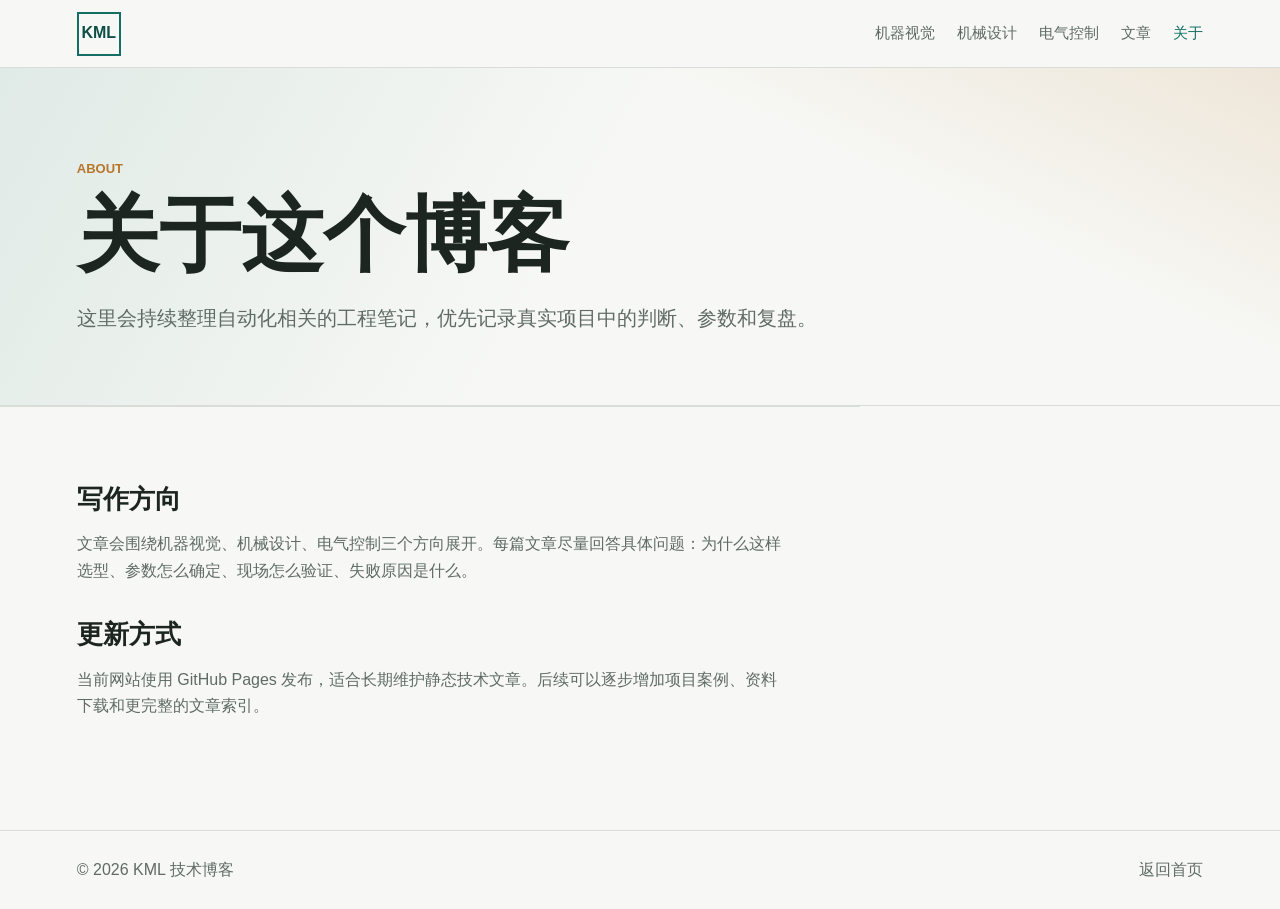
==== about/index.html @ f8cf83cf "Convert blog to multi-page structure" ====
<!doctype html>
<html lang="zh-CN">
  <head>
    <meta charset="utf-8" />
    <meta name="viewport" content="width=device-width, initial-scale=1" />
    <title>关于 - KML 技术博客</title>
    <meta name="description" content="关于 KML 技术博客。" />
    <link rel="stylesheet" href="/styles.css" />
  </head>
  <body>
    <header class="site-header">
      <a class="brand" href="/" aria-label="KML 技术博客首页">KML</a>
      <nav class="site-nav" aria-label="主导航">
        <a href="/vision/">机器视觉</a>
        <a href="/mechanical/">机械设计</a>
        <a href="/electrical/">电气控制</a>
        <a href="/posts/">文章</a>
        <a class="active" href="/about/">关于</a>
      </nav>
    </header>

    <main>
      <section class="page-hero">
        <p class="eyebrow">About</p>
        <h1>关于这个博客</h1>
        <p>这里会持续整理自动化相关的工程笔记，优先记录真实项目中的判断、参数和复盘。</p>
      </section>

      <section class="section narrow">
        <h2>写作方向</h2>
        <p>
          文章会围绕机器视觉、机械设计、电气控制三个方向展开。每篇文章尽量回答具体问题：为什么这样选型、参数怎么确定、现场怎么验证、失败原因是什么。
        </p>
        <h2>更新方式</h2>
        <p>
          当前网站使用 GitHub Pages 发布，适合长期维护静态技术文章。后续可以逐步增加项目案例、资料下载和更完整的文章索引。
        </p>
      </section>
    </main>

    <footer class="site-footer">
      <span>© 2026 KML 技术博客</span>
      <span><a href="/">返回首页</a></span>
    </footer>
  </body>
</html>
---- styles.css ----
:root {
  color-scheme: light;
  --bg: #f7f8f5;
  --text: #1d2521;
  --muted: #5f6b64;
  --line: #d8ded7;
  --panel: #ffffff;
  --accent: #136f63;
  --accent-dark: #0d4f47;
  --gold: #b7772a;
  --steel: #415f72;
  --shadow: 0 18px 45px rgba(35, 45, 40, 0.12);
}

* {
  box-sizing: border-box;
}

html {
  scroll-behavior: smooth;
}

body {
  margin: 0;
  background: var(--bg);
  color: var(--text);
  font-family: "Microsoft YaHei", "PingFang SC", "Noto Sans SC", Arial, sans-serif;
  line-height: 1.65;
}

a {
  color: inherit;
  text-decoration: none;
}

.site-header {
  position: sticky;
  top: 0;
  z-index: 20;
  display: flex;
  align-items: center;
  justify-content: space-between;
  gap: 24px;
  min-height: 68px;
  padding: 0 6vw;
  background: rgba(247, 248, 245, 0.92);
  border-bottom: 1px solid var(--line);
  backdrop-filter: blur(14px);
}

.brand {
  display: inline-grid;
  place-items: center;
  width: 44px;
  height: 44px;
  border: 2px solid var(--accent);
  color: var(--accent-dark);
  font-weight: 800;
  letter-spacing: 0;
}

.site-nav {
  display: flex;
  align-items: center;
  gap: 22px;
  color: var(--muted);
  font-size: 15px;
}

.site-nav a:hover,
.article-item a:hover,
.site-nav .active {
  color: var(--accent);
}

.hero {
  display: grid;
  grid-template-columns: minmax(0, 1.18fr) minmax(320px, 0.82fr);
  gap: 48px;
  align-items: center;
  min-height: calc(100vh - 68px);
  padding: 8vh 6vw 10vh;
  background:
    linear-gradient(120deg, rgba(19, 111, 99, 0.09), transparent 42%),
    linear-gradient(25deg, transparent 64%, rgba(183, 119, 42, 0.15));
}

.eyebrow {
  margin: 0 0 12px;
  color: var(--gold);
  font-size: 13px;
  font-weight: 700;
  letter-spacing: 0;
  text-transform: uppercase;
}

h1,
h2,
h3,
p {
  overflow-wrap: anywhere;
}

h1 {
  max-width: 860px;
  margin: 0;
  font-size: clamp(42px, 7vw, 92px);
  line-height: 1.06;
  letter-spacing: 0;
}

.hero-text {
  max-width: 680px;
  margin: 28px 0 0;
  color: var(--muted);
  font-size: 20px;
}

.hero-actions {
  display: flex;
  flex-wrap: wrap;
  gap: 14px;
  margin-top: 34px;
}

.button {
  display: inline-flex;
  align-items: center;
  justify-content: center;
  min-height: 46px;
  padding: 0 20px;
  border: 1px solid var(--accent);
  font-weight: 700;
}

.button.primary {
  background: var(--accent);
  color: #fff;
}

.button.secondary {
  color: var(--accent-dark);
}

.hero-panel {
  display: grid;
  gap: 14px;
  padding: 24px;
  background: var(--panel);
  border: 1px solid var(--line);
  box-shadow: var(--shadow);
}

.panel-row {
  display: block;
  min-height: 110px;
  padding: 18px;
  border-left: 5px solid var(--accent);
  background: #f2f5f1;
  transition: transform 0.18s ease, border-color 0.18s ease;
}

.panel-row:hover {
  transform: translateX(4px);
}

.panel-row:nth-child(2) {
  border-left-color: var(--gold);
}

.panel-row:nth-child(3) {
  border-left-color: var(--steel);
}

.panel-row span {
  display: block;
  margin-bottom: 12px;
  color: var(--muted);
  font-size: 13px;
  font-weight: 700;
  text-transform: uppercase;
}

.panel-row strong {
  display: block;
  font-size: 20px;
  line-height: 1.45;
}

.section {
  padding: 76px 6vw;
  border-top: 1px solid var(--line);
}

.page-hero {
  padding: 90px 6vw 70px;
  background:
    linear-gradient(120deg, rgba(19, 111, 99, 0.1), transparent 46%),
    linear-gradient(25deg, transparent 68%, rgba(183, 119, 42, 0.14));
  border-bottom: 1px solid var(--line);
}

.page-hero h1 {
  max-width: 900px;
  margin: 0;
  font-size: clamp(42px, 7vw, 82px);
  line-height: 1.08;
}

.page-hero p:last-child {
  max-width: 760px;
  margin: 22px 0 0;
  color: var(--muted);
  font-size: 20px;
}

.section-heading {
  display: flex;
  align-items: end;
  justify-content: space-between;
  gap: 28px;
  margin-bottom: 26px;
}

.section-heading h2 {
  margin: 0;
  font-size: clamp(28px, 4vw, 48px);
  line-height: 1.15;
}

.article-list {
  display: grid;
  gap: 16px;
}

.article-item {
  display: grid;
  grid-template-columns: 150px 1fr;
  gap: 18px;
  padding: 22px 0;
  border-top: 1px solid var(--line);
}

.article-item time {
  color: var(--muted);
  font-size: 14px;
}

.article-item h3 {
  margin: 0 0 8px;
  font-size: 22px;
}

.article-item p {
  margin: 0;
  color: var(--muted);
}

.article-category {
  margin: 0 0 6px;
  color: var(--gold);
  font-size: 13px;
  font-weight: 800;
}

.category-grid {
  display: grid;
  grid-template-columns: repeat(3, minmax(0, 1fr));
  gap: 18px;
}

.category-card {
  min-height: 360px;
  padding: 24px;
  background: var(--panel);
  border: 1px solid var(--line);
}

.category-index {
  color: var(--gold);
  font-size: 14px;
  font-weight: 800;
}

.category-card h3 {
  margin: 16px 0 12px;
  font-size: 28px;
}

.category-card p,
.about p {
  color: var(--muted);
}

.category-card ul {
  margin: 22px 0 0;
  padding-left: 20px;
  color: #34413b;
}

.category-card li + li {
  margin-top: 8px;
}

.about {
  max-width: 980px;
}

.topic-layout {
  display: grid;
  grid-template-columns: minmax(240px, 0.35fr) minmax(0, 1fr);
  gap: 34px;
  align-items: start;
}

.topic-aside {
  padding: 24px;
  background: var(--panel);
  border: 1px solid var(--line);
}

.topic-aside h2,
.empty-state h2,
.narrow h2,
.post h2 {
  margin: 0 0 14px;
  font-size: 26px;
  line-height: 1.25;
}

.topic-aside ul,
.post ul {
  margin: 0;
  padding-left: 20px;
}

.topic-aside li + li,
.post li + li {
  margin-top: 8px;
}

.empty-state {
  padding: 34px;
  background: var(--panel);
  border: 1px solid var(--line);
}

.empty-state p,
.narrow p,
.post p,
.post li {
  color: var(--muted);
}

.narrow {
  max-width: 860px;
}

.narrow h2 + p {
  margin-bottom: 34px;
}

.post {
  max-width: 860px;
  margin: 0 auto;
  padding: 76px 6vw;
}

.post h1 {
  margin: 0;
  font-size: clamp(38px, 6vw, 68px);
  line-height: 1.12;
}

.post .lead {
  margin: 24px 0 44px;
  font-size: 20px;
}

.post h2 {
  margin-top: 34px;
}

.back-link {
  display: inline-flex;
  margin-bottom: 28px;
  color: var(--accent-dark);
  font-weight: 700;
}

.site-footer {
  display: flex;
  justify-content: space-between;
  gap: 18px;
  padding: 26px 6vw;
  color: var(--muted);
  border-top: 1px solid var(--line);
}

@media (max-width: 900px) {
  .site-header {
    align-items: flex-start;
    flex-direction: column;
    padding-top: 14px;
    padding-bottom: 14px;
  }

  .site-nav {
    flex-wrap: wrap;
    gap: 12px 18px;
  }

  .hero {
    grid-template-columns: 1fr;
    min-height: auto;
    padding-top: 52px;
  }

  .category-grid {
    grid-template-columns: 1fr;
  }

  .article-item {
    grid-template-columns: 1fr;
  }

  .topic-layout {
    grid-template-columns: 1fr;
  }
}

@media (max-width: 560px) {
  h1 {
    font-size: 40px;
  }

  .hero-text {
    font-size: 17px;
  }

  .hero-actions,
  .site-footer {
    flex-direction: column;
  }

  .button {
    width: 100%;
  }
}
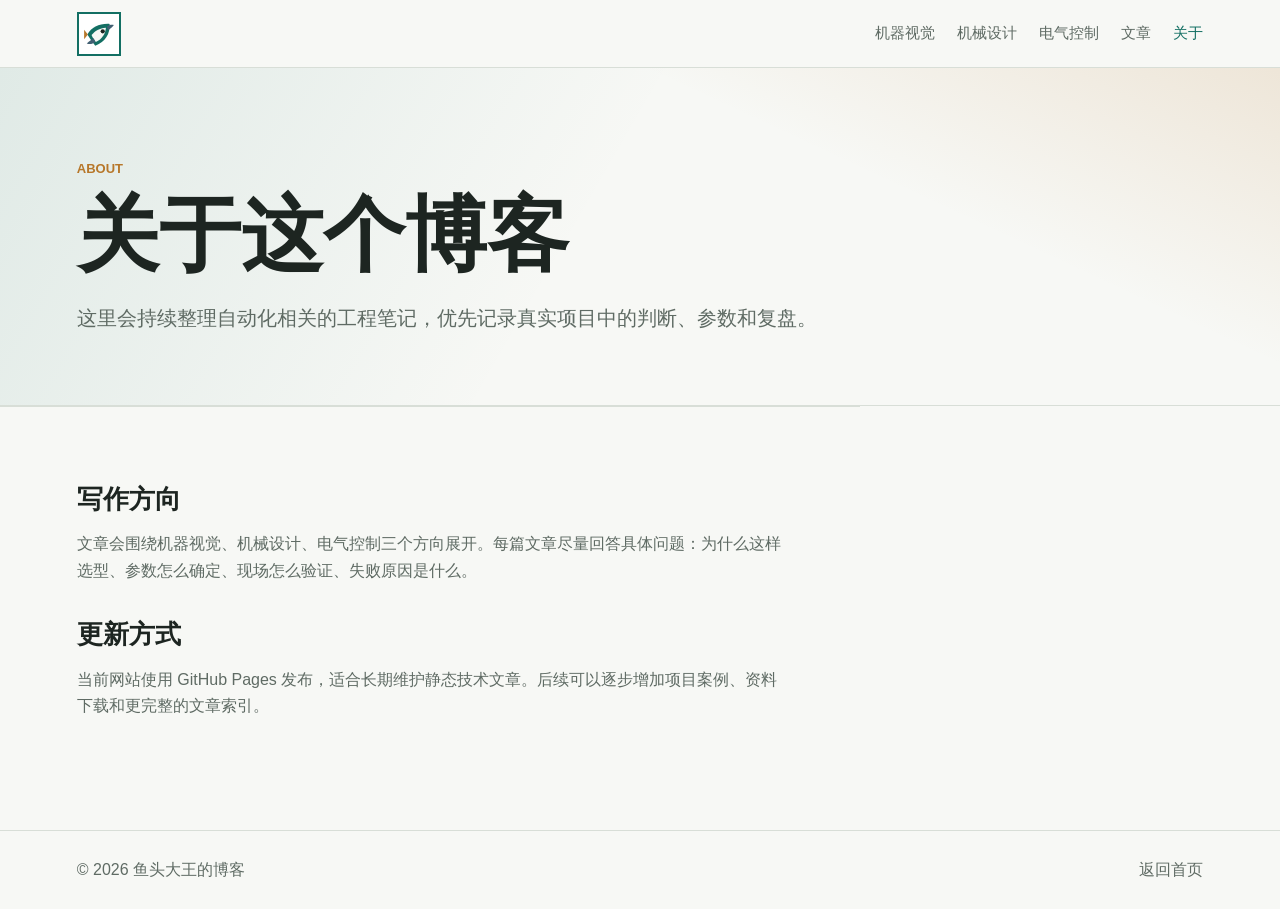
==== commit 3793b013: "Rename blog and add fish logo" ====
--- a/about/index.html
+++ b/about/index.html
@@ -3,13 +3,15 @@
   <head>
     <meta charset="utf-8" />
     <meta name="viewport" content="width=device-width, initial-scale=1" />
-    <title>关于 - KML 技术博客</title>
-    <meta name="description" content="关于 KML 技术博客。" />
+    <title>关于 - 鱼头大王的博客</title>
+    <meta name="description" content="关于鱼头大王的博客。" />
     <link rel="stylesheet" href="/styles.css" />
   </head>
   <body>
     <header class="site-header">
-      <a class="brand" href="/" aria-label="KML 技术博客首页">KML</a>
+      <a class="brand" href="/" aria-label="鱼头大王的博客首页">
+        <img src="/assets/fish-head.svg" alt="" />
+      </a>
       <nav class="site-nav" aria-label="主导航">
         <a href="/vision/">机器视觉</a>
         <a href="/mechanical/">机械设计</a>
@@ -39,7 +41,7 @@
     </main>
 
     <footer class="site-footer">
-      <span>© 2026 KML 技术博客</span>
+      <span>© 2026 鱼头大王的博客</span>
       <span><a href="/">返回首页</a></span>
     </footer>
   </body>
--- a/styles.css
+++ b/styles.css
@@ -54,9 +54,13 @@
   width: 44px;
   height: 44px;
   border: 2px solid var(--accent);
-  color: var(--accent-dark);
-  font-weight: 800;
-  letter-spacing: 0;
+  background: #fff;
+}
+
+.brand img {
+  display: block;
+  width: 34px;
+  height: 34px;
 }
 
 .site-nav {
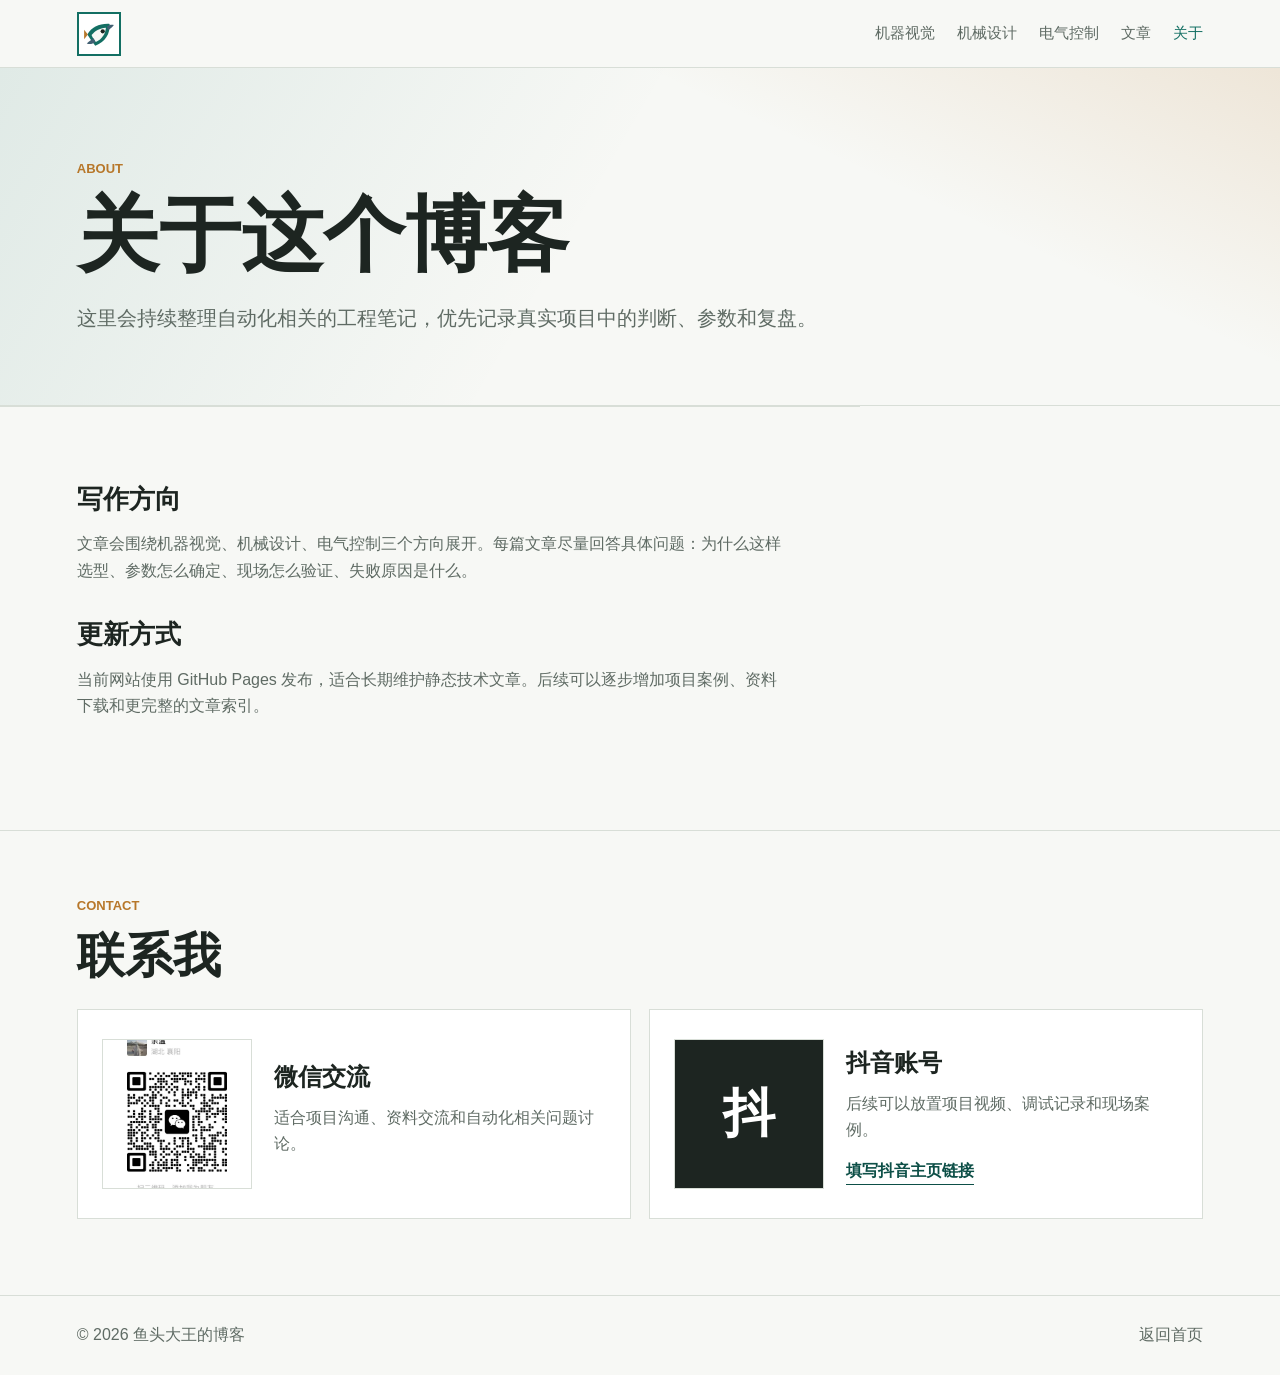
==== commit 64fc2344: "Add contact section with WeChat QR" ====
--- a/about/index.html
+++ b/about/index.html
@@ -38,6 +38,33 @@
           当前网站使用 GitHub Pages 发布，适合长期维护静态技术文章。后续可以逐步增加项目案例、资料下载和更完整的文章索引。
         </p>
       </section>
+
+      <section class="section contact-section">
+        <div class="section-heading">
+          <div>
+            <p class="eyebrow">Contact</p>
+            <h2>联系我</h2>
+          </div>
+        </div>
+        <div class="contact-grid">
+          <article class="contact-card">
+            <img class="wechat-qr" src="/assets/wechat-qr.jpg" alt="微信二维码" />
+            <div>
+              <h3>微信交流</h3>
+              <p>适合项目沟通、资料交流和自动化相关问题讨论。</p>
+            </div>
+          </article>
+
+          <article class="contact-card">
+            <span class="contact-icon">抖</span>
+            <div>
+              <h3>抖音账号</h3>
+              <p>后续可以放置项目视频、调试记录和现场案例。</p>
+              <a class="text-link" href="#" aria-label="抖音主页链接待填写">填写抖音主页链接</a>
+            </div>
+          </article>
+        </div>
+      </section>
     </main>
 
     <footer class="site-footer">
--- a/styles.css
+++ b/styles.css
@@ -232,6 +232,66 @@
   line-height: 1.15;
 }
 
+.contact-section {
+  padding-top: 64px;
+}
+
+.contact-grid {
+  display: grid;
+  grid-template-columns: repeat(2, minmax(0, 1fr));
+  gap: 18px;
+}
+
+.contact-card {
+  display: grid;
+  grid-template-columns: 150px minmax(0, 1fr);
+  gap: 22px;
+  align-items: center;
+  min-height: 210px;
+  padding: 24px;
+  background: var(--panel);
+  border: 1px solid var(--line);
+}
+
+.contact-card h3 {
+  margin: 0 0 8px;
+  font-size: 24px;
+}
+
+.contact-card p {
+  margin: 0 0 14px;
+  color: var(--muted);
+}
+
+.wechat-qr,
+.contact-icon {
+  display: grid;
+  place-items: center;
+  width: 150px;
+  height: 150px;
+  background: #f2f5f1;
+  border: 1px solid var(--line);
+}
+
+.wechat-qr {
+  display: block;
+  object-fit: cover;
+}
+
+.contact-icon {
+  color: #fff;
+  background: var(--text);
+  font-size: 52px;
+  font-weight: 900;
+}
+
+.text-link {
+  display: inline-flex;
+  color: var(--accent-dark);
+  font-weight: 800;
+  border-bottom: 1px solid currentColor;
+}
+
 .article-list {
   display: grid;
   gap: 16px;
@@ -431,6 +491,10 @@
   .topic-layout {
     grid-template-columns: 1fr;
   }
+
+  .contact-grid {
+    grid-template-columns: 1fr;
+  }
 }
 
 @media (max-width: 560px) {
@@ -450,4 +514,8 @@
   .button {
     width: 100%;
   }
-}
+
+  .contact-card {
+    grid-template-columns: 1fr;
+  }
+}
